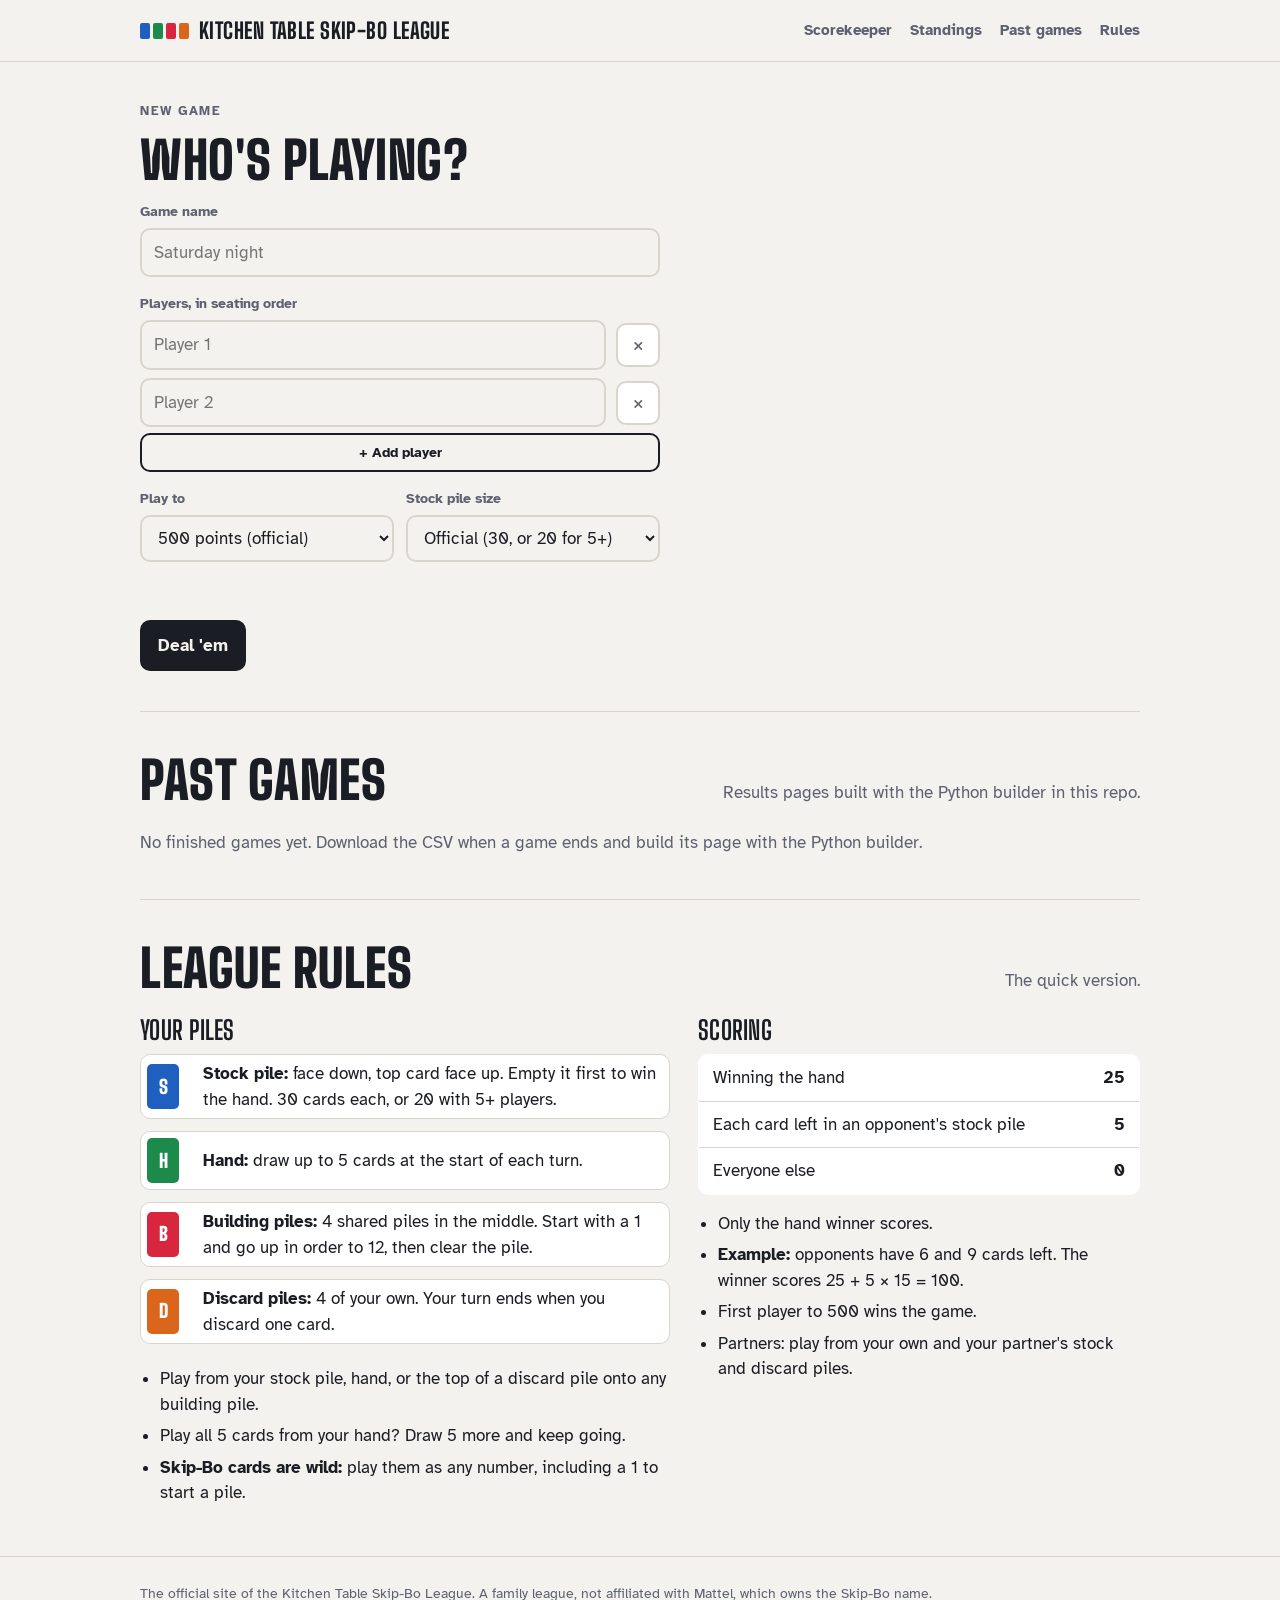
==== index.html @ f11dfa34 "Skip-Bo scorekeeper and results builder Live scorekeeper (index.html/app.js) for GitHub Pages using " ====
<!DOCTYPE html>
<html lang="en">
<head>
<meta charset="utf-8">
<meta name="viewport" content="width=device-width, initial-scale=1">
<title>Skip-Bo Scorekeeper</title>
<link rel="preconnect" href="https://fonts.googleapis.com">
<link rel="preconnect" href="https://fonts.gstatic.com" crossorigin>
<link href="https://fonts.googleapis.com/css2?family=Big+Shoulders+Display:wght@600;800;900&family=Atkinson+Hyperlegible:ital,wght@0,400;0,700;1,400&display=swap" rel="stylesheet">
<link rel="stylesheet" href="style.css">
</head>
<body>
<header class="bar">
  <div class="wrap">
    <div class="brand"><span class="pips" aria-hidden="true"><span style="background:var(--blue)"></span><span style="background:var(--green)"></span><span style="background:var(--red)"></span><span style="background:var(--orange)"></span></span>Kitchen Table Skip-Bo League</div>
    <nav aria-label="Sections">
      <a href="#play">Scorekeeper</a>
      <a href="#standings">Standings</a>
      <a href="#past">Past games</a>
      <a href="#rules">Rules</a>
    </nav>
  </div>
</header>

<main class="wrap" id="play">

  <!-- 1. Setup -->
  <section id="setup" class="setup hidden" style="border-top:0">
    <div>
      <div class="eyebrow">New game</div>
      <h2>Who's playing?</h2>
    </div>
    <div class="field">
      <label for="gameLabel">Game name</label>
      <input type="text" id="gameLabel" placeholder="Saturday night" maxlength="40">
    </div>
    <div class="field">
      <label>Players, in seating order</label>
      <div class="namelist" id="nameList"></div>
      <button class="btn small" id="addName" type="button">+ Add player</button>
    </div>
    <div class="settings">
      <div class="field">
        <label for="target">Play to</label>
        <select id="target">
          <option value="500">500 points (official)</option>
          <option value="250">250 points (quick)</option>
          <option value="1000">1,000 points (long)</option>
        </select>
      </div>
      <div class="field">
        <label for="stockSize">Stock pile size</label>
        <select id="stockSize">
          <option value="auto">Official (30, or 20 for 5+)</option>
          <option value="30">30 cards</option>
          <option value="20">20 cards</option>
          <option value="10">10 cards (quick)</option>
        </select>
      </div>
    </div>
    <p class="err" id="setupErr" role="alert"></p>
    <div class="row"><button class="btn primary" id="startGame" type="button">Deal 'em</button></div>
  </section>

  <!-- 2. Game -->
  <div id="game" class="hidden">
    <div class="hero" style="padding-bottom:24px">
      <div>
        <div class="eyebrow" id="gameEyebrow"></div>
        <h1 id="headline"></h1>
        <p id="subline"></p>
      </div>
      <div class="cardstack" aria-hidden="true" id="heroCard">
        <div class="ghost g1"></div><div class="ghost g2"></div>
        <div class="bigcard">
          <div class="corner tl" id="heroCorner1"></div><div class="center" id="heroCenter"></div><div class="corner br" id="heroCorner2"></div>
          <div class="ribbon" id="heroRibbon"></div>
        </div>
      </div>
    </div>

    <section id="entrySection">
      <div class="sechead">
        <h2 id="entryTitle">Hand 1</h2>
        <p>Tap who emptied their stock pile first. Then count the cards left in everyone else's stock pile.</p>
      </div>
      <form id="entryForm" class="entry" novalidate>
        <div id="entryRows" class="entry"></div>
        <p class="preview" id="preview" aria-live="polite"></p>
        <p class="err" id="entryErr" role="alert"></p>
        <div class="row">
          <button class="btn primary" type="submit">Save hand</button>
          <button class="btn" type="button" id="undoBtn">Undo last hand</button>
        </div>
      </form>
    </section>

    <section id="overSection" class="hidden">
      <div class="banner" id="banner"></div>
    </section>

    <section id="standings">
      <div class="sechead">
        <h2>Standings</h2>
        <p id="standingsNote">Highest score leads.</p>
      </div>
      <div class="podium" id="podium"></div>
    </section>

    <section id="ladderSection">
      <div class="sechead">
        <h2>Hand by hand</h2>
        <p>Solid card: won the hand, with points scored. Dashed card: cards still in that player's stock pile.</p>
      </div>
      <div class="ladder-scroll"><div class="ladder" id="ladder"></div></div>
    </section>

    <section id="raceSection">
      <div class="sechead">
        <h2>Race to the target</h2>
        <p>Running score after each hand. The dashed line is the finish.</p>
      </div>
      <div class="chartbox">
        <div class="keyrow" id="chartKey"></div>
        <svg id="chart" viewBox="0 0 900 360" role="img" aria-label="Line chart of running score by hand"></svg>
      </div>
    </section>

    <section>
      <div class="sechead"><h2>Game tools</h2><p>The game saves in this browser as you go. Export a CSV to keep it for good.</p></div>
      <div class="row">
        <button class="btn" type="button" id="exportBtn">Download CSV</button>
        <button class="btn" type="button" id="copyBtn">Copy CSV</button>
        <button class="btn danger" type="button" id="newBtn">New game</button>
      </div>
    </section>
  </div>

  <section id="past">
    <div class="sechead"><h2>Past games</h2><p>Results pages built with the Python builder in this repo.</p></div>
    <ul class="pastlist" id="pastList">
      <!-- Add a line per finished game, e.g. <li><a href="results/game-1.html">Game 1: Liz wins</a></li> -->
    </ul>
    <p class="empty" id="pastEmpty">No finished games yet. Download the CSV when a game ends and build its page with the Python builder.</p>
  </section>

  <section id="rules">
    <div class="sechead">
      <h2>League rules</h2>
      <p>The quick version.</p>
    </div>
    <div class="rules">
      <div>
        <h3>Your piles</h3>
        <ol class="phaselist">
          <li><span class="n" style="background:var(--blue)">S</span><span><strong>Stock pile:</strong> face down, top card face up. Empty it first to win the hand. 30 cards each, or 20 with 5+ players.</span></li>
          <li><span class="n" style="background:var(--green)">H</span><span><strong>Hand:</strong> draw up to 5 cards at the start of each turn.</span></li>
          <li><span class="n" style="background:var(--red)">B</span><span><strong>Building piles:</strong> 4 shared piles in the middle. Start with a 1 and go up in order to 12, then clear the pile.</span></li>
          <li><span class="n" style="background:var(--orange)">D</span><span><strong>Discard piles:</strong> 4 of your own. Your turn ends when you discard one card.</span></li>
        </ol>
        <ul>
          <li>Play from your stock pile, hand, or the top of a discard pile onto any building pile.</li>
          <li>Play all 5 cards from your hand? Draw 5 more and keep going.</li>
          <li><strong>Skip-Bo cards are wild:</strong> play them as any number, including a 1 to start a pile.</li>
        </ul>
      </div>
      <div>
        <h3>Scoring</h3>
        <table class="scoretable num">
          <tbody>
            <tr><td>Winning the hand</td><td>25</td></tr>
            <tr><td>Each card left in an opponent's stock pile</td><td>5</td></tr>
            <tr><td>Everyone else</td><td>0</td></tr>
          </tbody>
        </table>
        <ul>
          <li>Only the hand winner scores.</li>
          <li><strong>Example:</strong> opponents have 6 and 9 cards left. The winner scores 25 + 5 × 15 = 100.</li>
          <li>First player to 500 wins the game.</li>
          <li>Partners: play from your own and your partner's stock and discard piles.</li>
        </ul>
      </div>
    </div>
  </section>
</main>

<footer>
  <div class="wrap">The official site of the Kitchen Table Skip-Bo League. A family league, not affiliated with Mattel, which owns the Skip-Bo name.</div>
</footer>

<div class="dialog hidden" id="confirmDlg" role="dialog" aria-modal="true" aria-labelledby="confirmText">
  <div class="panel">
    <p id="confirmText" style="margin:0;font-weight:700"></p>
    <div class="row"><button class="btn primary" id="confirmYes" type="button">Yes</button><button class="btn" id="confirmNo" type="button">Cancel</button></div>
  </div>
</div>
<div class="toast hidden" id="toast" role="status"></div>

<script src="app.js"></script>
</body>
</html>
---- style.css ----
/* Layout idea: a league "official site" built from the game's own objects — numbered cards in four colors.
   Scoreboard-condensed display type, plain hyperlegible body, one big card as the hero. */
:root{
  --paper:#f4f2ee;
  --ink:#1b1d24;
  --muted:#5d6170;
  --line:#d9d5cd;
  --card:#ffffff;
  --red:#d7263d;
  --blue:#1f5fbf;
  --green:#1b8a4b;
  --yellow:#f2b705;
  --yellow-ink:#8f6600;
  --orange:#d9661a;--purple:#7b3fbf;--teal:#0f8a8a;
  --font-display:"Big Shoulders Display","Arial Narrow",Impact,sans-serif;
  --font-body:"Atkinson Hyperlegible",system-ui,-apple-system,"Segoe UI",sans-serif;
  color-scheme:light;
}
@media (prefers-color-scheme:dark){
  :root:not([data-theme="light"]){
    --paper:#15171d;--ink:#eceae6;--muted:#a3a7b4;--line:#2d313b;--card:#1e2129;
    --red:#ff5a6e;--blue:#5b97f2;--green:#3fc07a;--yellow:#ffc933;--yellow-ink:#ffc933;--orange:#ff9a52;--purple:#b18cf2;--teal:#3cc7c7;color-scheme:dark;
  }
}
:root[data-theme="dark"]{
  --paper:#15171d;--ink:#eceae6;--muted:#a3a7b4;--line:#2d313b;--card:#1e2129;
  --red:#ff5a6e;--blue:#5b97f2;--green:#3fc07a;--yellow:#ffc933;--yellow-ink:#ffc933;--orange:#ff9a52;--purple:#b18cf2;--teal:#3cc7c7;color-scheme:dark;
}
*{box-sizing:border-box}
html{-webkit-text-size-adjust:100%}
body{margin:0;background:var(--paper);color:var(--ink);font-family:var(--font-body);font-size:17px;line-height:1.5}
a{color:var(--blue)}
a:focus-visible,button:focus-visible{outline:3px solid var(--yellow);outline-offset:2px}
.wrap{max-width:1040px;margin:0 auto;padding:0 20px}
h1,h2,h3{font-family:var(--font-display);text-transform:uppercase;letter-spacing:.01em;line-height:.95;margin:0;text-wrap:balance}
h2{font-size:clamp(34px,6vw,52px);font-weight:900}
.num{font-variant-numeric:tabular-nums}

/* top bar */
.bar{border-bottom:1px solid var(--line)}
.bar .wrap{display:flex;align-items:center;justify-content:space-between;gap:16px;padding-top:14px;padding-bottom:14px;flex-wrap:wrap}
.brand{display:flex;align-items:center;gap:10px;font-family:var(--font-display);font-weight:800;font-size:22px;text-transform:uppercase;letter-spacing:.02em}
.pips{display:flex;gap:3px}
.pips span{width:10px;height:16px;border-radius:2px}
nav{display:flex;gap:18px;flex-wrap:wrap}
nav a{color:var(--muted);text-decoration:none;font-weight:700;font-size:15px}
nav a:hover{color:var(--ink)}

/* hero */
.hero{display:grid;grid-template-columns:1.3fr 1fr;gap:40px;align-items:center;padding:48px 0 40px}
.eyebrow{font-weight:700;color:var(--muted);text-transform:uppercase;letter-spacing:.12em;font-size:13px;margin-bottom:14px}
.hero h1{font-size:clamp(54px,10vw,104px);font-weight:900}
.hero h1 em{font-style:normal;color:var(--blue)}
.hero p{max-width:34em;color:var(--muted);font-size:19px;margin:18px 0 0}
.hero p strong{color:var(--ink)}
.bigcard{justify-self:center;width:min(260px,70vw);aspect-ratio:5/7;border-radius:18px;background:var(--champ);position:relative;
  box-shadow:0 2px 0 rgba(0,0,0,.08),0 18px 40px -18px rgba(20,40,90,.55);transform:rotate(-4deg);color:#fff;overflow:hidden;
  animation:deal .7s cubic-bezier(.2,.8,.2,1) both}
.bigcard::before{content:"";position:absolute;inset:14px;border:3px solid rgba(255,255,255,.85);border-radius:10px}
.bigcard .center{position:absolute;inset:0;display:grid;place-items:center;font-family:var(--font-display);font-weight:900;font-size:150px;line-height:1}
.bigcard .corner{position:absolute;font-family:var(--font-display);font-weight:900;font-size:30px;line-height:1}
.bigcard .tl{top:24px;left:26px}.bigcard .br{bottom:24px;right:26px;transform:rotate(180deg)}
.bigcard .ribbon{position:absolute;left:0;right:0;bottom:56px;text-align:center;font-family:var(--font-display);font-weight:800;font-size:20px;letter-spacing:.14em;text-transform:uppercase}
.behind{position:absolute}
.cardstack{position:relative;justify-self:center}
.cardstack .ghost{position:absolute;inset:0;border-radius:18px}
.cardstack .g1{background:var(--red);transform:rotate(7deg) translate(18px,4px)}
.cardstack .g2{background:var(--yellow);transform:rotate(2deg) translate(8px,2px)}
@keyframes deal{from{transform:translateY(30px) rotate(-12deg);opacity:.0}to{transform:rotate(-4deg);opacity:1}}
@media (prefers-reduced-motion:reduce){.bigcard{animation:none}}

section{padding:44px 0;border-top:1px solid var(--line)}
.sechead{display:flex;justify-content:space-between;align-items:end;gap:16px;flex-wrap:wrap;margin-bottom:24px}
.sechead p{margin:0;color:var(--muted);max-width:30em}

/* standings */
.podium{display:grid;grid-template-columns:repeat(3,1fr);gap:16px}
.pcard{background:var(--card);border:1px solid var(--line);border-radius:14px;padding:20px;display:grid;gap:14px;position:relative;overflow:hidden}
.pcard::before{content:"";position:absolute;left:0;top:0;bottom:0;width:8px;background:var(--c)}
.pcard .place{font-family:var(--font-display);font-weight:900;font-size:64px;line-height:.8;color:var(--c)}
.pcard .name{font-family:var(--font-display);font-weight:800;font-size:34px;text-transform:uppercase;line-height:1}
.pcard .tag{display:inline-block;font-size:13px;font-weight:700;padding:3px 9px;border-radius:999px;background:var(--c);color:#fff;justify-self:start}
.stats{display:grid;grid-template-columns:1fr 1fr;gap:6px 12px;font-size:15px}
.stats dt{color:var(--muted)}
.stats dd{margin:0;font-weight:700;text-align:right}
.tiebreak{margin-top:18px;padding:14px 16px;border-left:4px solid var(--yellow);background:var(--card);border-radius:0 10px 10px 0;max-width:46em}

/* phase ladder */
.ladder-scroll{overflow-x:auto;padding-bottom:6px}
.ladder{display:grid;grid-template-columns:96px repeat(var(--hands),minmax(44px,1fr));gap:6px;min-width:calc(110px + var(--hands) * 50px);align-items:center}
.ladder .hh{font-size:12px;color:var(--muted);text-align:center;font-weight:700}
.ladder .who{font-family:var(--font-display);font-weight:800;font-size:22px;text-transform:uppercase}
.chip{aspect-ratio:5/7;border-radius:7px;display:grid;place-items:center;position:relative;font-family:var(--font-display);font-weight:900;font-size:22px;line-height:1}
.chip.made{background:var(--c);color:#fff}
.chip.miss{border:2px dashed var(--c);color:var(--c);opacity:.75}
.chip small{position:absolute;bottom:3px;left:0;right:0;text-align:center;font-family:var(--font-body);font-weight:700;font-size:10px;opacity:.9}
.legend{display:flex;gap:18px;flex-wrap:wrap;margin-top:14px;font-size:14px;color:var(--muted);align-items:center}
.legend .chip{width:22px;font-size:12px}

/* chart */
.chartbox{background:var(--card);border:1px solid var(--line);border-radius:14px;padding:18px 12px 8px}
.chartbox svg{width:100%;height:auto;display:block}
.chartbox .lbl{font-weight:700}
.chartbox text{font-family:var(--font-body);font-size:12px;fill:var(--muted)}
.keyrow{display:flex;gap:18px;flex-wrap:wrap;padding:0 8px 10px;font-weight:700;font-size:15px}
.keyrow span::before{content:"";display:inline-block;width:14px;height:4px;border-radius:2px;background:var(--c);vertical-align:middle;margin-right:7px}

/* awards */
.awards{display:grid;grid-template-columns:repeat(auto-fit,minmax(220px,1fr));gap:14px}
.award{background:var(--card);border:1px solid var(--line);border-radius:14px;padding:18px}
.award .big{font-family:var(--font-display);font-weight:900;font-size:48px;line-height:1;color:var(--c)}
.award h3{font-size:22px;margin:8px 0 6px}
.award p{margin:0;color:var(--muted);font-size:15px}

/* rules */
.rules{display:grid;grid-template-columns:1.2fr 1fr;gap:28px}
.phaselist{list-style:none;margin:0;padding:0;display:grid;gap:6px}
.phaselist li{display:grid;grid-template-columns:44px 1fr;gap:12px;align-items:center;background:var(--card);border:1px solid var(--line);border-radius:10px;padding:6px 12px 6px 6px}
.phaselist .n{aspect-ratio:5/7;width:32px;border-radius:5px;display:grid;place-items:center;color:#fff;font-family:var(--font-display);font-weight:900;font-size:19px}
.scoretable{width:100%;border-collapse:collapse;background:var(--card);border:1px solid var(--line);border-radius:10px;overflow:hidden}
.scoretable td{padding:10px 14px;border-bottom:1px solid var(--line)}
.scoretable tr:last-child td{border-bottom:0}
.scoretable td:last-child{text-align:right;font-weight:700}
.rules h3{font-size:26px;margin-bottom:12px}
.rules ul{padding-left:20px;margin:16px 0 0}
.rules li{margin-bottom:6px}
.links{display:flex;gap:12px;flex-wrap:wrap;margin-top:20px}
.btn{display:inline-block;padding:11px 16px;border-radius:10px;font-weight:700;text-decoration:none;border:2px solid var(--ink);color:var(--ink)}
.btn.primary{background:var(--ink);color:var(--paper)}

footer{border-top:1px solid var(--line);padding:26px 0 40px;color:var(--muted);font-size:14px}

@media (max-width:760px){
  .hero{grid-template-columns:1fr;padding-top:32px}
  .cardstack{order:-1}
  .bigcard{width:180px}
  .bigcard .center{font-size:104px}
  .podium{grid-template-columns:1fr}
  .rules{grid-template-columns:1fr}
}

/* ---------- scorekeeper additions ---------- */
.hidden{display:none !important}
.panel{background:var(--card);border:1px solid var(--line);border-radius:14px;padding:18px}
.field{display:grid;gap:6px}
.field label{font-weight:700;font-size:14px;color:var(--muted)}
input[type=text],input[type=number]{font:inherit;color:var(--ink);background:var(--paper);border:2px solid var(--line);border-radius:10px;padding:10px 12px;width:100%}
input:focus-visible{outline:3px solid var(--yellow);outline-offset:1px;border-color:var(--ink)}
button{font:inherit;cursor:pointer}
.btn{background:transparent}
.btn:disabled{opacity:.45;cursor:not-allowed}
.btn.small{padding:7px 12px;font-size:14px;border-width:2px}
.btn.danger{border-color:var(--red);color:var(--red)}
.row{display:flex;gap:10px;flex-wrap:wrap;align-items:center}

.setup{display:grid;gap:16px;max-width:520px;padding:40px 0}
.namelist{display:grid;gap:8px}
.namelist .row input{flex:1}
.iconbtn{border:2px solid var(--line);background:var(--card);color:var(--muted);border-radius:10px;width:44px;height:44px;font-size:20px;line-height:1}

.entry{display:grid;gap:10px}
.erow{display:grid;grid-template-columns:minmax(0,1.4fr) auto minmax(90px,.8fr);gap:12px;align-items:center;background:var(--card);border:1px solid var(--line);border-left:8px solid var(--c);border-radius:12px;padding:12px}
.erow .pname{font-family:var(--font-display);font-weight:800;font-size:24px;text-transform:uppercase;line-height:1}
.erow .ptask{color:var(--muted);font-size:14px;margin-top:4px}
.toggle{border:2px dashed var(--c);color:var(--c);background:transparent;border-radius:10px;padding:10px 12px;font-weight:700;min-width:118px}
.toggle[aria-pressed="true"]{background:var(--c);color:#fff;border-style:solid}
.pts{display:grid;gap:6px}
.quick{display:flex;gap:4px;flex-wrap:wrap}
.quick button{border:1px solid var(--line);background:var(--paper);color:var(--ink);border-radius:8px;padding:3px 7px;font-size:13px;font-weight:700}
.err{color:var(--red);font-weight:700;min-height:1.5em;margin:0}
.banner{background:var(--champ);color:#fff;border-radius:16px;padding:22px;display:grid;gap:6px}
.banner h2{font-size:clamp(36px,7vw,60px)}
.toast{position:fixed;left:50%;bottom:20px;transform:translateX(-50%);background:var(--ink);color:var(--paper);padding:10px 16px;border-radius:10px;font-weight:700}
.dialog{position:fixed;inset:0;background:rgba(0,0,0,.45);display:grid;place-items:center;padding:20px;z-index:10}
.dialog .panel{max-width:420px;display:grid;gap:14px}
.pastlist{display:grid;gap:8px;padding:0;list-style:none;margin:0}
@media (max-width:620px){
  .erow{grid-template-columns:1fr auto;}
  .erow .pts{grid-column:1 / -1}
}

/* ---------- Skip-Bo additions ---------- */
.bigcard .center.long{font-size:96px}
.winpick{min-width:118px}
.preview{font-weight:700;margin:0;color:var(--muted)}
.preview strong{color:var(--ink)}
.chip.win{background:var(--c);color:#fff}
.chip.left{border:2px dashed var(--c);color:var(--c);opacity:.8}
.chip.win small,.chip.left small{font-size:9px}
.settings{display:grid;grid-template-columns:1fr 1fr;gap:12px}
select{font:inherit;color:var(--ink);background:var(--paper);border:2px solid var(--line);border-radius:10px;padding:10px 12px;width:100%}
.stepper{display:grid;grid-template-columns:44px 1fr 44px;gap:6px}
.stepper input{text-align:center}
.empty{color:var(--muted);margin:0}
@media (max-width:760px){.bigcard .center.long{font-size:68px}}
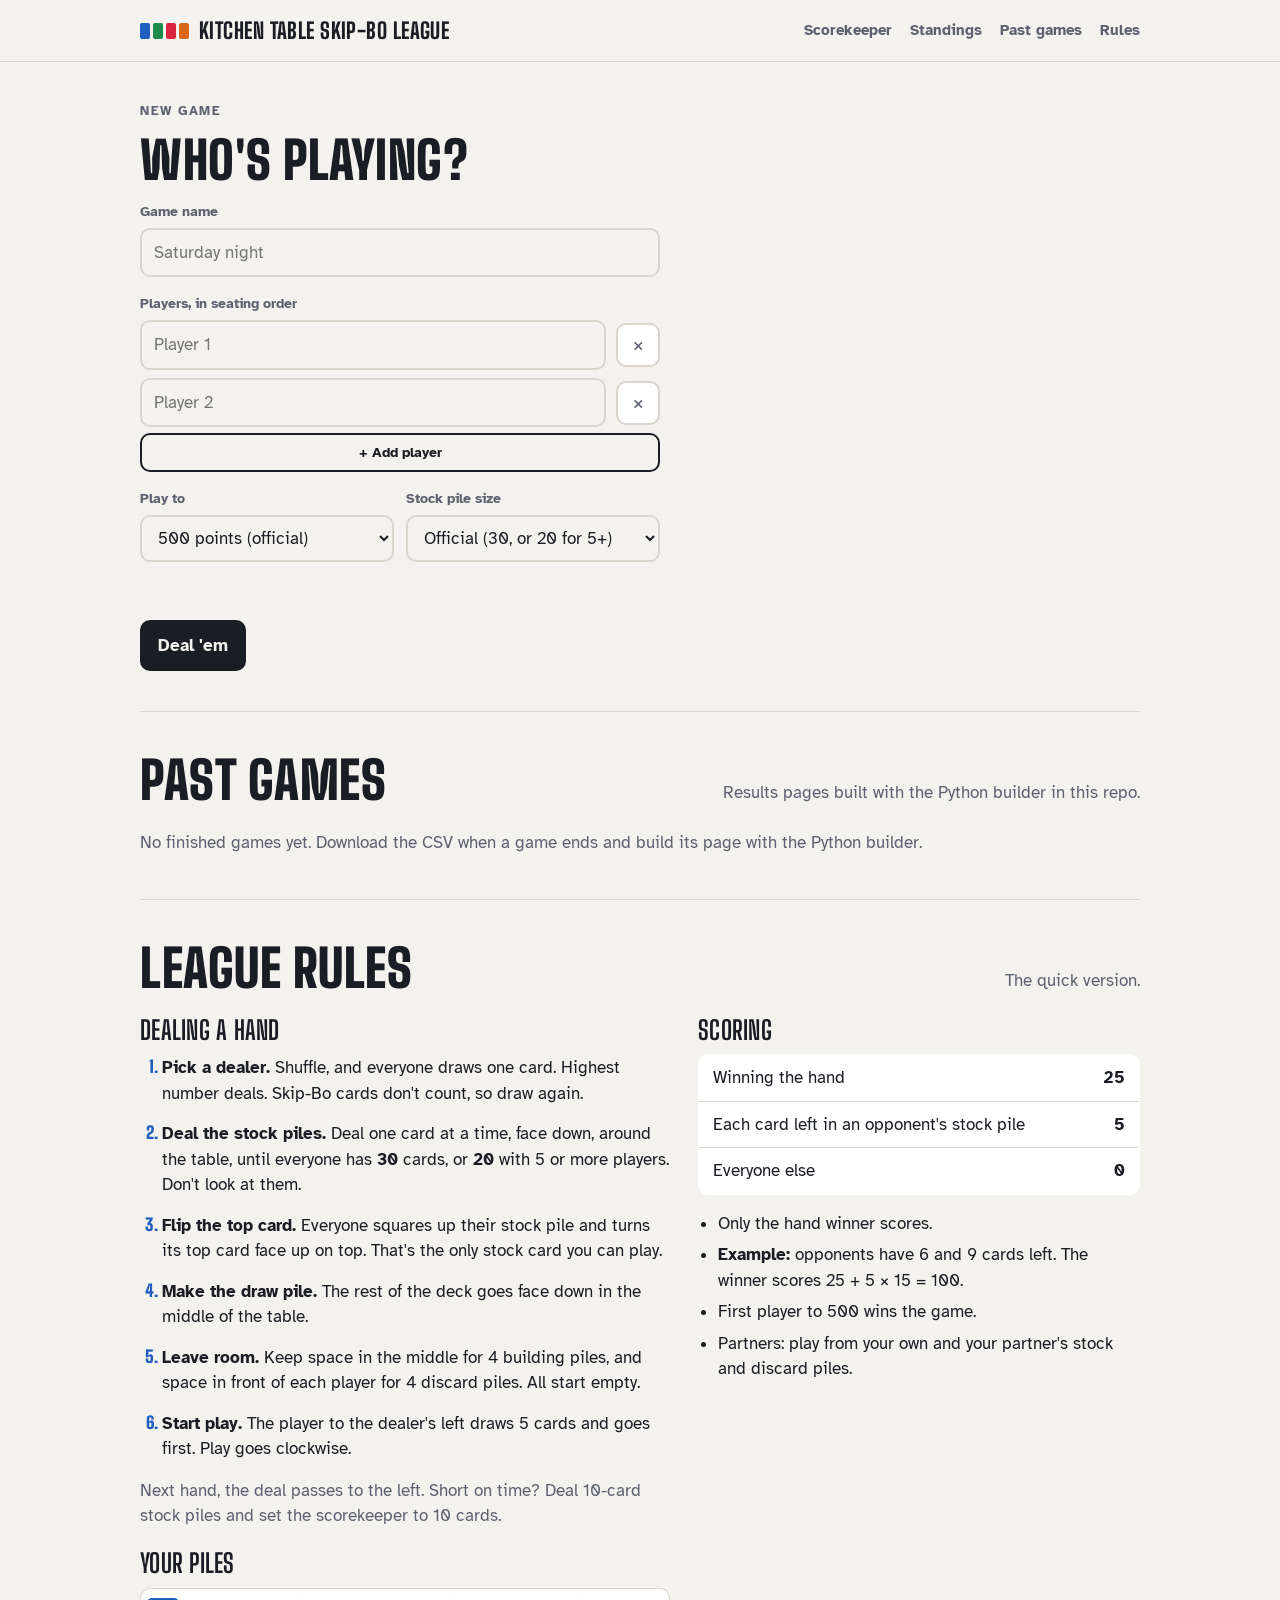
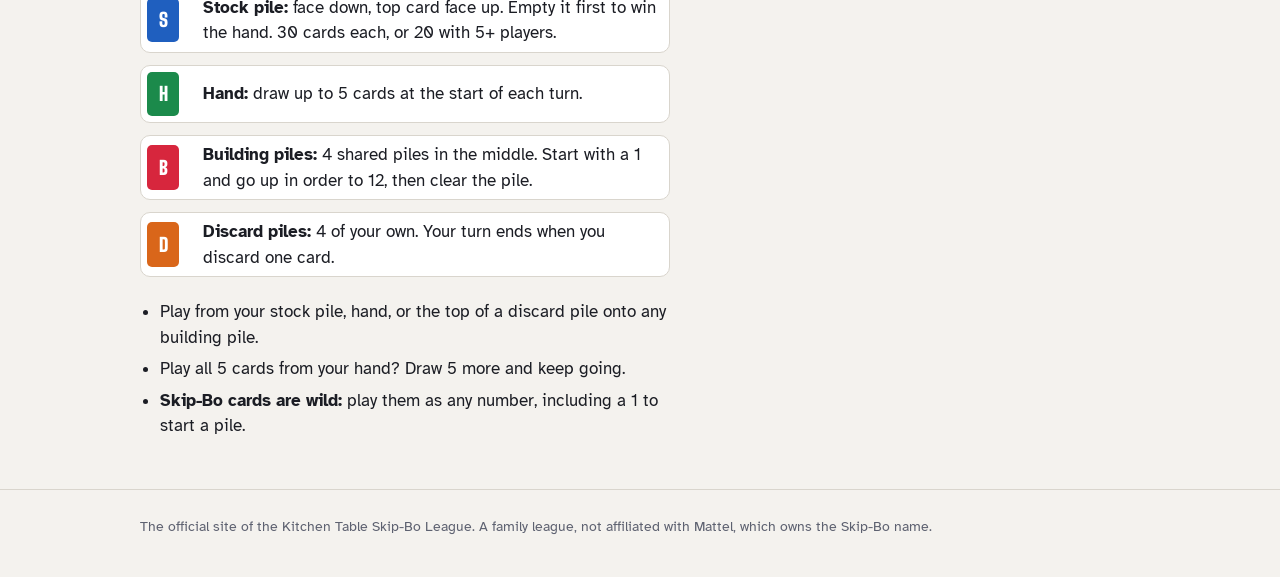
==== commit 2b4a8541: "Add step-by-step dealing instructions to rules Co-Authored-By: Claude Opus 5.5 <noreply@anthropic.co" ====
--- a/index.html
+++ b/index.html
@@ -151,6 +151,16 @@
     </div>
     <div class="rules">
       <div>
+        <h3>Dealing a hand</h3>
+        <ol class="deal">
+          <li><strong>Pick a dealer.</strong> Shuffle, and everyone draws one card. Highest number deals. Skip-Bo cards don't count, so draw again.</li>
+          <li><strong>Deal the stock piles.</strong> Deal one card at a time, face down, around the table, until everyone has <strong>30</strong> cards, or <strong>20</strong> with 5 or more players. Don't look at them.</li>
+          <li><strong>Flip the top card.</strong> Everyone squares up their stock pile and turns its top card face up on top. That's the only stock card you can play.</li>
+          <li><strong>Make the draw pile.</strong> The rest of the deck goes face down in the middle of the table.</li>
+          <li><strong>Leave room.</strong> Keep space in the middle for 4 building piles, and space in front of each player for 4 discard piles. All start empty.</li>
+          <li><strong>Start play.</strong> The player to the dealer's left draws 5 cards and goes first. Play goes clockwise.</li>
+        </ol>
+        <p class="empty" style="margin:10px 0 22px">Next hand, the deal passes to the left. Short on time? Deal 10-card stock piles and set the scorekeeper to 10 cards.</p>
         <h3>Your piles</h3>
         <ol class="phaselist">
           <li><span class="n" style="background:var(--blue)">S</span><span><strong>Stock pile:</strong> face down, top card face up. Empty it first to win the hand. 30 cards each, or 20 with 5+ players.</span></li>
--- a/style.css
+++ b/style.css
@@ -194,3 +194,5 @@
 .stepper input{text-align:center}
 .empty{color:var(--muted);margin:0}
 @media (max-width:760px){.bigcard .center.long{font-size:68px}}
+.deal{margin:0;padding-left:22px;display:grid;gap:8px}
+.deal li::marker{font-family:var(--font-display);font-weight:900;color:var(--blue)}
